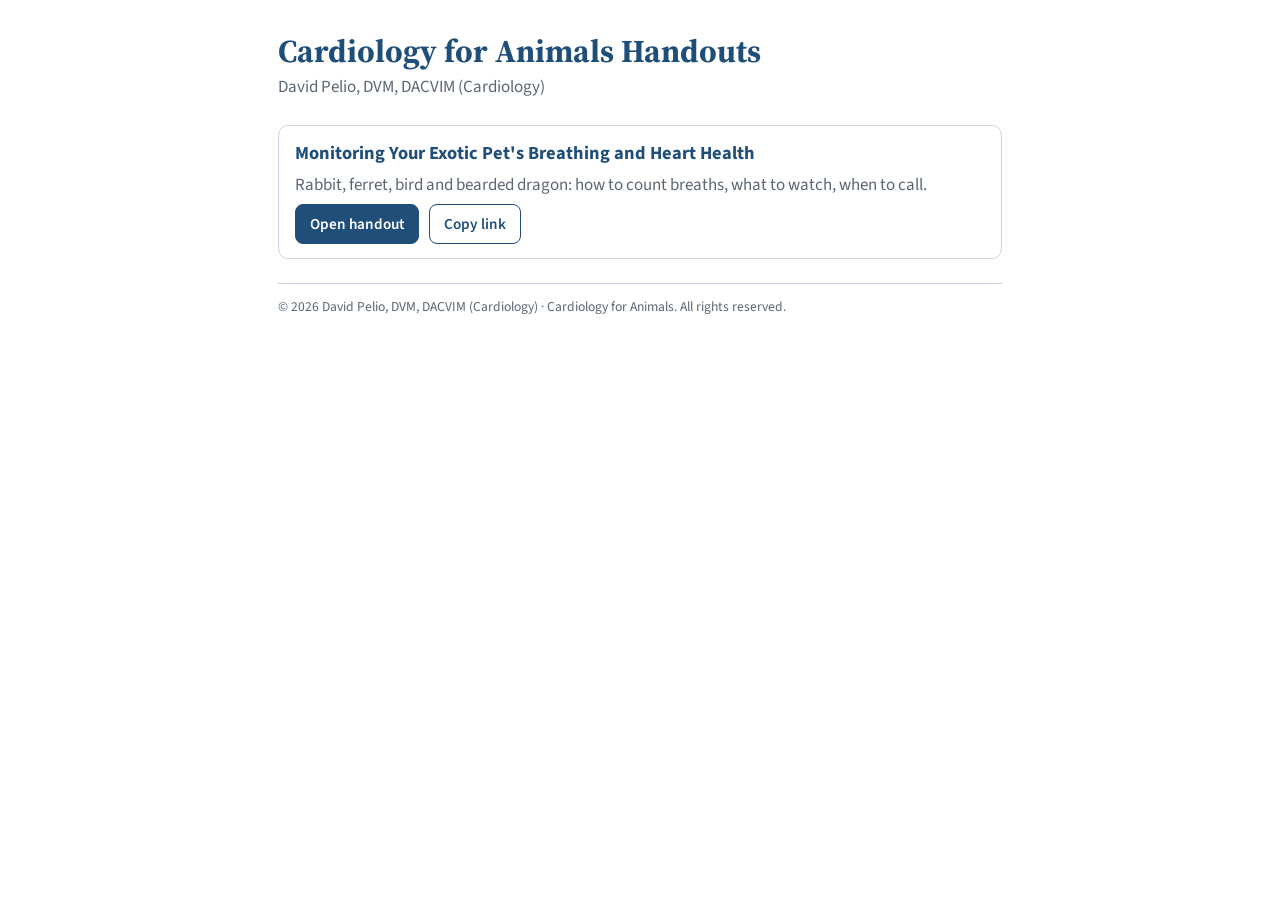
==== index.html @ 535e79fc "Handout library: exotic monitoring handout Co-Authored-By: Claude Opus 5.5 <noreply@anthropic.com> C" ====
<!DOCTYPE html>
<html lang="en">
<head>
<meta charset="utf-8">
<meta name="viewport" content="width=device-width, initial-scale=1">
<title>Cardiology for Animals Handouts</title>
<link href="https://fonts.googleapis.com/css2?family=Source+Sans+3:wght@400;600;700&family=Source+Serif+4:wght@700&display=swap" rel="stylesheet">
<style>
:root{
  /* layout: one column; each handout is a row with its title, who it is for, an open link and a copy-link button */
  --ink:#1b2430; --muted:#5b6673; --navy:#1F4E79; --wash:#DCE6F1; --paper:#ffffff; --line:#c9d4e2; --ok:#2e6b3f;
  --display:"Source Serif 4", Georgia, serif; --body:"Source Sans 3", "Segoe UI", Calibri, Arial, sans-serif;
  color-scheme: light;
}
@media (prefers-color-scheme: dark){ :root{ --ink:#e4ebf3; --muted:#a3b0bf; --navy:#8fb8e3; --wash:#1d2c3d; --paper:#111821; --line:#2c3b4d; --ok:#8fd19e; color-scheme: dark; } }
*{box-sizing:border-box} html,body{margin:0}
body{background:var(--paper);color:var(--ink);font:17px/1.55 var(--body)}
main{max-width:760px;margin:0 auto;padding:32px 18px 64px;display:grid;gap:24px}
h1{font:700 2rem/1.2 var(--display);color:var(--navy);margin:0;text-wrap:balance}
.by{color:var(--muted);margin:4px 0 0}
ul{list-style:none;margin:0;padding:0;display:grid;gap:12px}
li{border:1px solid var(--line);border-radius:10px;padding:14px 16px;display:grid;gap:6px}
li h2{font:700 1.15rem var(--body);color:var(--navy);margin:0}
li p{margin:0;color:var(--muted)}
.row{display:flex;flex-wrap:wrap;gap:10px;align-items:center}
a.open,button{font:600 .95rem var(--body);border-radius:8px;border:1px solid var(--navy);padding:8px 14px;cursor:pointer;text-decoration:none}
a.open{background:var(--navy);color:var(--paper)} button{background:transparent;color:var(--navy)}
a.open:focus-visible,button:focus-visible{outline:3px solid var(--wash);outline-offset:2px}
.ok{color:var(--ok);font-weight:600;font-size:.9rem}
footer{color:var(--muted);font-size:.85rem;border-top:1px solid var(--line);padding-top:12px}
</style>
</head>
<body>
<main>
  <header>
    <h1>Cardiology for Animals Handouts</h1>
    <p class="by">David Pelio, DVM, DACVIM (Cardiology)</p>
  </header>
  <ul>
    <li>
      <h2>Monitoring Your Exotic Pet's Breathing and Heart Health</h2>
      <p>Rabbit, ferret, bird and bearded dragon: how to count breaths, what to watch, when to call.</p>
      <div class="row">
        <a class="open" href="exotic-monitoring/">Open handout</a>
        <button type="button" data-link="exotic-monitoring/">Copy link</button>
        <span class="ok" aria-live="polite"></span>
      </div>
    </li>
  </ul>
  <footer>© 2026 David Pelio, DVM, DACVIM (Cardiology) · Cardiology for Animals. All rights reserved.</footer>
</main>
<script>
document.querySelectorAll('[data-link]').forEach(function(b){
  b.addEventListener('click',function(){
    var url=new URL(b.getAttribute('data-link'),location.href).href, msg=b.parentNode.querySelector('.ok');
    try{navigator.clipboard.writeText(url).then(function(){msg.textContent='Link copied';},function(){msg.textContent=url;});}
    catch(e){msg.textContent=url;}
  });
});
</script>
</body>
</html>
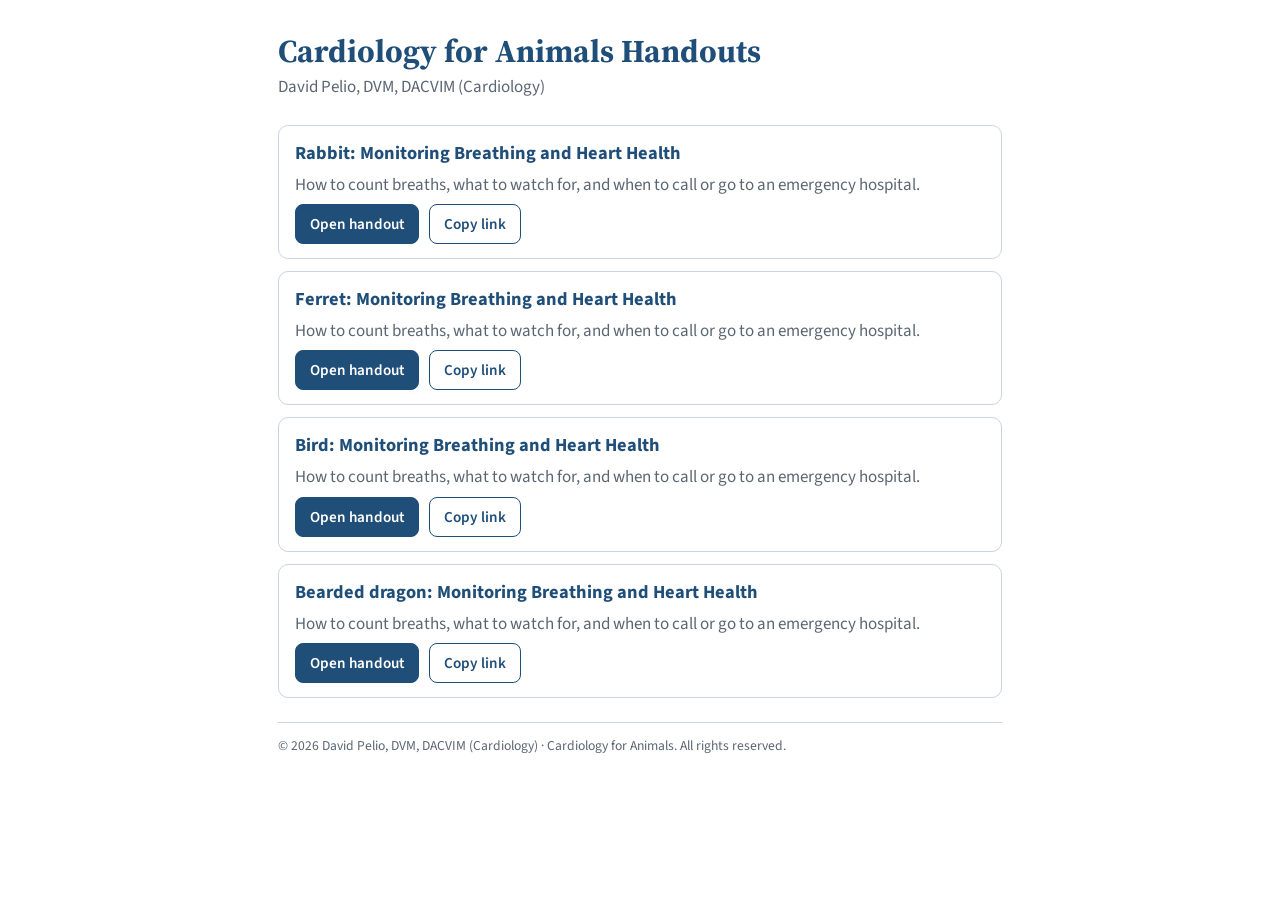
==== commit d064e223: "Split exotic monitoring handout into four species pages Co-Authored-By: Claude Opus 5.5 <noreply@ant" ====
--- a/index.html
+++ b/index.html
@@ -38,11 +38,38 @@
   </header>
   <ul>
     <li>
-      <h2>Monitoring Your Exotic Pet's Breathing and Heart Health</h2>
-      <p>Rabbit, ferret, bird and bearded dragon: how to count breaths, what to watch, when to call.</p>
+      <h2>Rabbit: Monitoring Breathing and Heart Health</h2>
+      <p>How to count breaths, what to watch for, and when to call or go to an emergency hospital.</p>
       <div class="row">
-        <a class="open" href="exotic-monitoring/">Open handout</a>
-        <button type="button" data-link="exotic-monitoring/">Copy link</button>
+        <a class="open" href="rabbit/">Open handout</a>
+        <button type="button" data-link="rabbit/">Copy link</button>
+        <span class="ok" aria-live="polite"></span>
+      </div>
+    </li>
+    <li>
+      <h2>Ferret: Monitoring Breathing and Heart Health</h2>
+      <p>How to count breaths, what to watch for, and when to call or go to an emergency hospital.</p>
+      <div class="row">
+        <a class="open" href="ferret/">Open handout</a>
+        <button type="button" data-link="ferret/">Copy link</button>
+        <span class="ok" aria-live="polite"></span>
+      </div>
+    </li>
+    <li>
+      <h2>Bird: Monitoring Breathing and Heart Health</h2>
+      <p>How to count breaths, what to watch for, and when to call or go to an emergency hospital.</p>
+      <div class="row">
+        <a class="open" href="bird/">Open handout</a>
+        <button type="button" data-link="bird/">Copy link</button>
+        <span class="ok" aria-live="polite"></span>
+      </div>
+    </li>
+    <li>
+      <h2>Bearded dragon: Monitoring Breathing and Heart Health</h2>
+      <p>How to count breaths, what to watch for, and when to call or go to an emergency hospital.</p>
+      <div class="row">
+        <a class="open" href="dragon/">Open handout</a>
+        <button type="button" data-link="dragon/">Copy link</button>
         <span class="ok" aria-live="polite"></span>
       </div>
     </li>
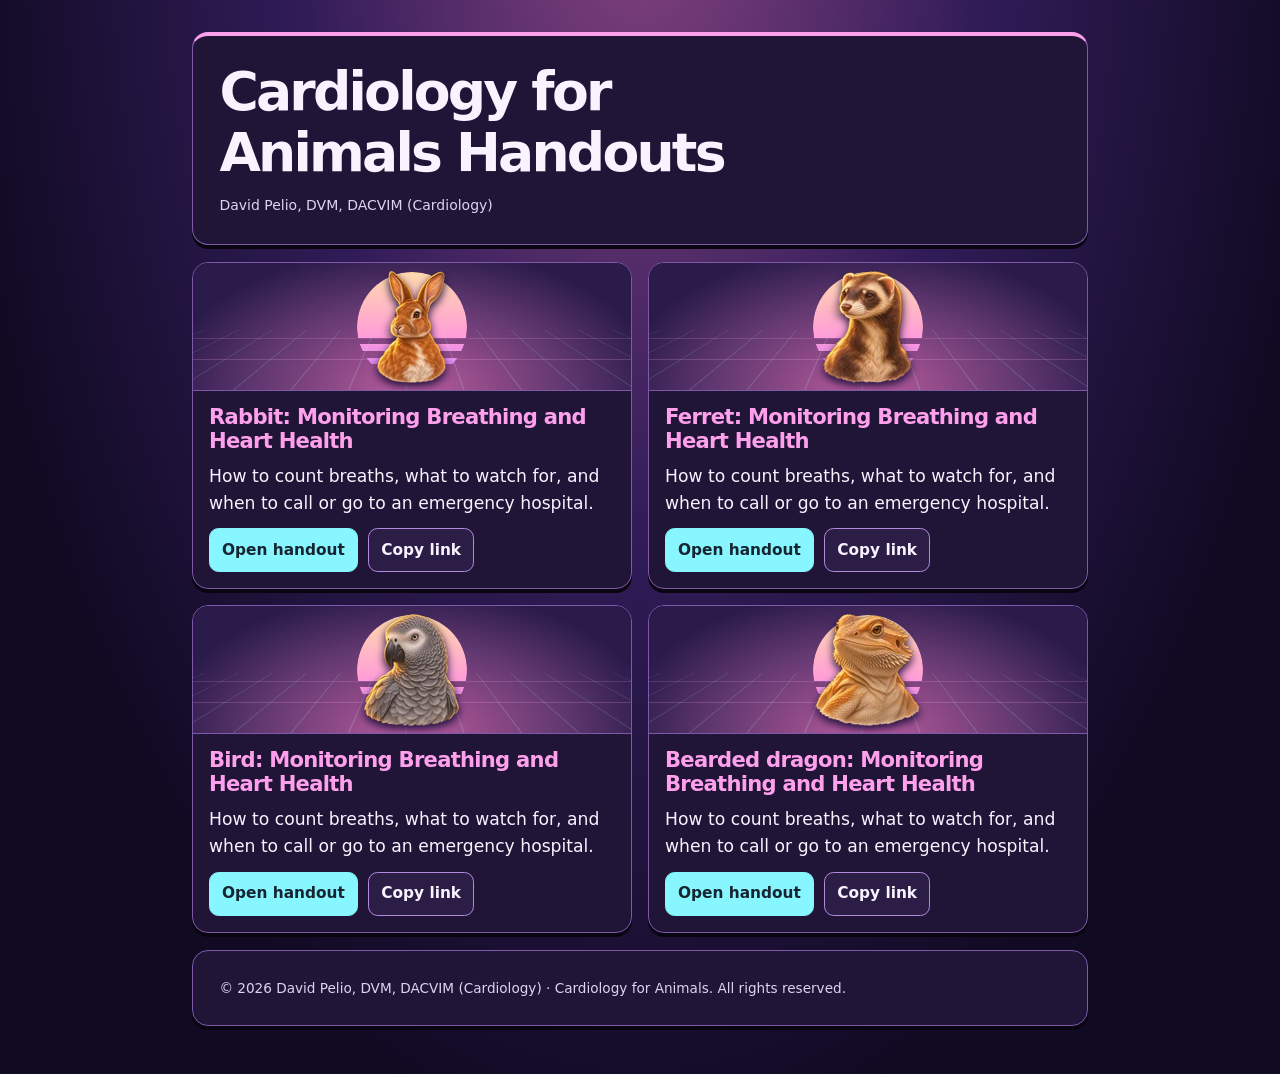
==== commit 84ea60aa: "Synthwave redesign of the four exotic monitoring handouts Co-Authored-By: Claude Opus 5.5 <noreply@a" ====
--- a/index.html
+++ b/index.html
@@ -4,40 +4,16 @@
 <meta charset="utf-8">
 <meta name="viewport" content="width=device-width, initial-scale=1">
 <title>Cardiology for Animals Handouts</title>
-<link href="https://fonts.googleapis.com/css2?family=Source+Sans+3:wght@400;600;700&family=Source+Serif+4:wght@700&display=swap" rel="stylesheet">
-<style>
-:root{
-  /* layout: one column; each handout is a row with its title, who it is for, an open link and a copy-link button */
-  --ink:#1b2430; --muted:#5b6673; --navy:#1F4E79; --wash:#DCE6F1; --paper:#ffffff; --line:#c9d4e2; --ok:#2e6b3f;
-  --display:"Source Serif 4", Georgia, serif; --body:"Source Sans 3", "Segoe UI", Calibri, Arial, sans-serif;
-  color-scheme: light;
-}
-@media (prefers-color-scheme: dark){ :root{ --ink:#e4ebf3; --muted:#a3b0bf; --navy:#8fb8e3; --wash:#1d2c3d; --paper:#111821; --line:#2c3b4d; --ok:#8fd19e; color-scheme: dark; } }
-*{box-sizing:border-box} html,body{margin:0}
-body{background:var(--paper);color:var(--ink);font:17px/1.55 var(--body)}
-main{max-width:760px;margin:0 auto;padding:32px 18px 64px;display:grid;gap:24px}
-h1{font:700 2rem/1.2 var(--display);color:var(--navy);margin:0;text-wrap:balance}
-.by{color:var(--muted);margin:4px 0 0}
-ul{list-style:none;margin:0;padding:0;display:grid;gap:12px}
-li{border:1px solid var(--line);border-radius:10px;padding:14px 16px;display:grid;gap:6px}
-li h2{font:700 1.15rem var(--body);color:var(--navy);margin:0}
-li p{margin:0;color:var(--muted)}
-.row{display:flex;flex-wrap:wrap;gap:10px;align-items:center}
-a.open,button{font:600 .95rem var(--body);border-radius:8px;border:1px solid var(--navy);padding:8px 14px;cursor:pointer;text-decoration:none}
-a.open{background:var(--navy);color:var(--paper)} button{background:transparent;color:var(--navy)}
-a.open:focus-visible,button:focus-visible{outline:3px solid var(--wash);outline-offset:2px}
-.ok{color:var(--ok);font-weight:600;font-size:.9rem}
-footer{color:var(--muted);font-size:.85rem;border-top:1px solid var(--line);padding-top:12px}
-</style>
+<link rel="stylesheet" href="assets/site.css">
 </head>
 <body>
-<main>
-  <header>
+<main class="library">
+  <header class="library-header">
     <h1>Cardiology for Animals Handouts</h1>
     <p class="by">David Pelio, DVM, DACVIM (Cardiology)</p>
   </header>
   <ul>
-    <li>
+    <li><div class="cover"><img alt="" width="120" height="120" src="assets/rabbit-small.webp"></div>
       <h2>Rabbit: Monitoring Breathing and Heart Health</h2>
       <p>How to count breaths, what to watch for, and when to call or go to an emergency hospital.</p>
       <div class="row">
@@ -46,7 +22,7 @@
         <span class="ok" aria-live="polite"></span>
       </div>
     </li>
-    <li>
+    <li><div class="cover"><img alt="" width="120" height="120" src="assets/ferret-small.webp"></div>
       <h2>Ferret: Monitoring Breathing and Heart Health</h2>
       <p>How to count breaths, what to watch for, and when to call or go to an emergency hospital.</p>
       <div class="row">
@@ -55,7 +31,7 @@
         <span class="ok" aria-live="polite"></span>
       </div>
     </li>
-    <li>
+    <li><div class="cover"><img alt="" width="120" height="120" src="assets/bird-small.webp"></div>
       <h2>Bird: Monitoring Breathing and Heart Health</h2>
       <p>How to count breaths, what to watch for, and when to call or go to an emergency hospital.</p>
       <div class="row">
@@ -64,7 +40,7 @@
         <span class="ok" aria-live="polite"></span>
       </div>
     </li>
-    <li>
+    <li><div class="cover"><img alt="" width="120" height="120" src="assets/dragon-small.webp"></div>
       <h2>Bearded dragon: Monitoring Breathing and Heart Health</h2>
       <p>How to count breaths, what to watch for, and when to call or go to an emergency hospital.</p>
       <div class="row">
--- a/assets/site.css
+++ b/assets/site.css
@@ -0,0 +1,236 @@
+@property --remaining {
+  syntax: "<angle>";
+  inherits: false;
+  initial-value: 360deg;
+}
+
+:root {
+  color-scheme: dark;
+  --sky: #100a22;
+  --panel: #201437;
+  --inset: #2b1d45;
+  --ink: #f9f2ff;
+  --muted: #e0d3ef;
+  --line: #7d59a7;
+  --magenta: #ffa0ed;
+  --cyan: #87f6ff;
+  --gold: #ffe095;
+  --red: #ff728a;
+  --daily: #132834;
+  --call: #322413;
+  --emergency: #3e1729;
+  --shadow: #090510;
+  --body: "Trebuchet MS", system-ui, sans-serif;
+  --display: "Arial Black", "DejaVu Sans", system-ui, sans-serif;
+}
+
+@media (prefers-color-scheme: light) {
+  :root { color-scheme: light; }
+}
+
+* { box-sizing: border-box; }
+html { scroll-padding-top: 1rem; background: var(--sky); min-height: 100%; }
+body {
+  margin: 0;
+  color: var(--ink);
+  background: radial-gradient(ellipse at 50% -10%, #83427f, #311c58 38%, var(--sky) 76%) no-repeat;
+  min-height: 100%;
+  font: 1.075rem/1.55 var(--body);
+  overflow-wrap: anywhere;
+}
+main {
+  width: min(100%, 58rem);
+  padding: 1rem 1rem 3rem;
+  display: grid;
+  gap: 1.12rem;
+  margin-inline: auto;
+}
+h1, h2, h3, p, ul, pre { margin: 0; }
+h1, h2, h3 { font-family: var(--display); font-weight: 900; line-height: 1.13; }
+h1 {
+  color: var(--ink);
+  font-size: clamp(1.9rem, 5.6vw, 3.35rem);
+  letter-spacing: -.052em;
+  text-wrap: balance;
+}
+h2 { color: var(--magenta); font-size: clamp(1.43rem, 4vw, 2rem); letter-spacing: -.035em; }
+h3 { font-size: 1.13rem; letter-spacing: -.015em; }
+h2 + *, h3 + *, p + p { margin-top: .65rem; }
+ul { padding-inline-start: 1.3em; }
+li + li { margin-top: .55rem; }
+li::marker { color: var(--cyan); }
+a { color: var(--cyan); }
+:focus-visible { outline: 3px solid var(--gold); outline-offset: 4px; }
+header, section, .lede, nav, footer, .library > ul > li {
+  border: 1px solid var(--line);
+  background: var(--panel);
+  border-radius: 1rem;
+  box-shadow: 0 4px 0 var(--shadow);
+  min-width: 0;
+}
+section, .lede, footer, .library-header { padding: clamp(1rem, 3vw, 1.65rem); }
+.by { color: var(--muted); font-size: .875rem; margin-top: .75rem; }
+.hero { display: grid; overflow: hidden; border-color: #c480ce; }
+.hero-title { padding: 1.1rem 1rem 1.25rem; border-top: 1px solid var(--line); }
+.portrait, .cover {
+  isolation: isolate;
+  overflow: hidden;
+  position: relative;
+  display: grid;
+  place-items: center;
+  background: radial-gradient(ellipse at 50% 100%, #bb5c9d, #643972 48%, #2a1b4b 80%);
+}
+.portrait::before, .cover::before {
+  content: "";
+  position: absolute;
+  z-index: -1;
+  width: var(--sun-size, 9.5rem);
+  aspect-ratio: 1;
+  border-radius: 50%;
+  background: linear-gradient(#ffdbac, #ff9bd9 60%, #c477fc);
+  mask-image: linear-gradient(#000 0 60%, transparent 60% 65%, #000 65% 72%, transparent 72% 78%, #000 78% 84%, transparent 84% 91%, #000 91% 95%, transparent 95%);
+  box-shadow: 0 0 25px #f390e8;
+}
+.portrait::after, .cover::after {
+  content: "";
+  position: absolute;
+  z-index: -1;
+  inset: 52% -44% -86%;
+  transform-origin: top;
+  transform: perspective(8rem) rotateX(56deg);
+  background: repeating-linear-gradient(90deg, #a5f2ff29 0 1px, transparent 1px 34px),
+              repeating-linear-gradient(0deg, #ffb0f733 0 1px, transparent 1px 26px);
+}
+.portrait { min-height: 12.5rem; }
+.portrait img { display: block; width: min(100%, 12.5rem); height: auto; filter: drop-shadow(0 5px 7px #1b103b); }
+.lede { border-left: 4px solid var(--magenta); }
+nav { display: flex; flex-wrap: wrap; gap: .35rem .6rem; padding: .4rem .65rem; }
+nav a, button, .open {
+  min-height: 44px;
+  display: inline-flex;
+  align-items: center;
+  justify-content: center;
+  padding: .45rem .75rem;
+  font: 700 .96rem/1.2 var(--body);
+}
+nav a { text-underline-offset: .2em; }
+.box { padding: .95rem; margin-top: 1rem; background: var(--inset); border: 1px solid var(--line); border-radius: .65rem; }
+.box h3, .species > h3 { color: var(--magenta); }
+.species > h3 { margin-top: 1rem; }
+.counter { border: 2px solid #62dce9; }
+.counter h2 { color: var(--cyan); }
+.counter-controls {
+  display: flex;
+  flex-direction: column;
+  align-items: center;
+  gap: .75rem;
+  margin-block: 1.2rem;
+}
+button, .open {
+  color: var(--ink);
+  background: var(--inset);
+  border: 1px solid #b38bdc;
+  border-radius: .6rem;
+  cursor: pointer;
+  touch-action: manipulation;
+}
+button:hover:not(:disabled), .open:hover { border-color: var(--cyan); }
+#start, .open { background: var(--cyan); color: #162531; border-color: var(--cyan); text-decoration: none; }
+#start:disabled { background: #263b50; border-color: #7595ac; color: #effcff; }
+button:disabled { cursor: default; }
+#tap {
+  width: 10.25rem;
+  height: 10.25rem;
+  padding: 2rem;
+  border-radius: 50%;
+  font-family: var(--display);
+  font-size: 1.125rem;
+  font-weight: 900;
+  border: 3px solid transparent;
+  background: linear-gradient(#173549, #101d34) padding-box,
+              conic-gradient(var(--cyan) var(--remaining), #335372 0) border-box;
+  box-shadow: 0 0 1rem #52e6ff6b, inset 0 0 1rem #52e6ff38;
+}
+#tap:disabled { box-shadow: none; }
+#tap:not(:disabled) { animation: countdown 30s linear forwards; }
+#tap:active:not(:disabled) { color: var(--cyan); box-shadow: inset 0 0 2rem #52e6ff66; }
+@keyframes countdown { to { --remaining: 0deg; } }
+@media (prefers-reduced-motion: reduce) { #tap:not(:disabled) { animation: none; } }
+.stats {
+  display: grid;
+  grid-template-columns: 1fr 1fr;
+  gap: .25rem .5rem;
+  background: var(--daily);
+  border: 1px solid #568f9f;
+  padding: .6rem .7rem;
+  border-radius: .65rem;
+  text-align: center;
+  font-size: .875rem;
+}
+.stats > span:last-child { grid-column: 1 / -1; border-top: 1px solid #568f9f; padding-top: .22rem; }
+.big { color: var(--cyan); font-size: 1.35rem; font-weight: 850; font-variant-numeric: tabular-nums; }
+#rate { font-size: 2rem; }
+.note { margin-top: .65rem; }
+.note:empty { display: none; }
+.daily, .same-day, .act, .copy {
+  padding: .95rem;
+  margin-top: 1.1rem;
+  border: 2px solid;
+  border-radius: .75rem;
+}
+.daily { color: var(--ink); background: var(--daily); border-color: #56bbcd; }
+.daily h3 { color: var(--cyan); }
+.same-day { background: var(--call); border-color: #d6a34f; }
+.same-day h3, .same-day li::marker { color: var(--gold); }
+.act {
+  background: var(--emergency);
+  border: 3px solid var(--red);
+  box-shadow: 0 0 0 3px #ff728a30, 0 0 18px #ff52634f;
+}
+.act h3, .act li::marker { color: #ffa5b3; }
+.act h3 { font-size: 1.32rem; }
+.copy { background: var(--inset); border: 1px solid var(--line); font-size: .925rem; color: var(--muted); }
+pre { white-space: pre-wrap; overflow-wrap: anywhere; font: inherit; margin-block: .65rem 1rem; }
+.row { display: flex; align-items: center; flex-wrap: wrap; gap: .45rem .65rem; }
+.copied, .ok { color: var(--cyan); font-size: .875rem; min-width: 0; }
+footer { font-size: .85rem; color: var(--muted); }
+.library > ul { list-style: none; padding: 0; display: grid; gap: 1rem; }
+.library > ul > li { margin: 0; padding: 0 1rem 1rem; overflow: hidden; }
+.library h2 { font-size: 1.32rem; }
+.library .row { margin-top: .75rem; }
+.cover { --sun-size: 6.9rem; margin: 0 -1rem .85rem; border-bottom: 1px solid var(--line); min-height: 8rem; }
+.cover img { filter: drop-shadow(0 4px 4px #1b103b); }
+.library-header { border-top: 4px solid var(--magenta); }
+@media (min-width: 42rem) {
+  main { padding-top: 2rem; }
+  .hero { grid-template-columns: minmax(15rem, 2fr) 3fr; }
+  .hero-title { border-top: 0; border-left: 1px solid var(--line); align-content: center; padding: 2rem; }
+  .portrait { --sun-size: 13rem; }
+  .portrait img { width: min(100%, 18rem); }
+  .library > ul { grid-template-columns: repeat(2, minmax(0, 1fr)); }
+}
+@media (forced-colors: active) {
+  #tap { border-color: ButtonText; }
+  .act { outline: 3px solid; }
+}
+@media print {
+  :root { color-scheme: light; }
+  body { background: white; color: black; font: 11pt/1.4 Arial, sans-serif; }
+  main { display: block; width: auto; padding: 0; }
+  main > * { margin-bottom: 12pt; }
+  header, section, .lede, footer, .library > ul > li, .box, .daily, .same-day, .act, .copy, .stats, .hero-title {
+    box-shadow: none; border: 1px solid #444; border-radius: 0; background: white; color: black; padding: 9pt;
+  }
+  h1, h2, h3, .by, .counter h2, .daily h3, .same-day h3, .act h3, .box h3, .species > h3, .big, a { color: black; }
+  h1 { font-size: 20pt; } h2 { font-size: 15pt; }
+  .act { border-width: 2pt; }
+  h1, h2, h3 { break-after: avoid; }
+  li, .daily, .same-day, .act { break-inside: avoid; }
+  .hero { display: block; }
+  .hero-title { border: none; }
+  .portrait, .cover, nav, button, .copied, .ok, .counter-controls { display: none; }
+  .stats > span:last-child { border-color: #444; }
+  .library > ul { display: block; }
+  .library > ul > li { margin-bottom: 8pt; }
+  .open { min-height: 0; padding: 0; background: none; color: black; border: none; text-decoration: underline; }
+}
